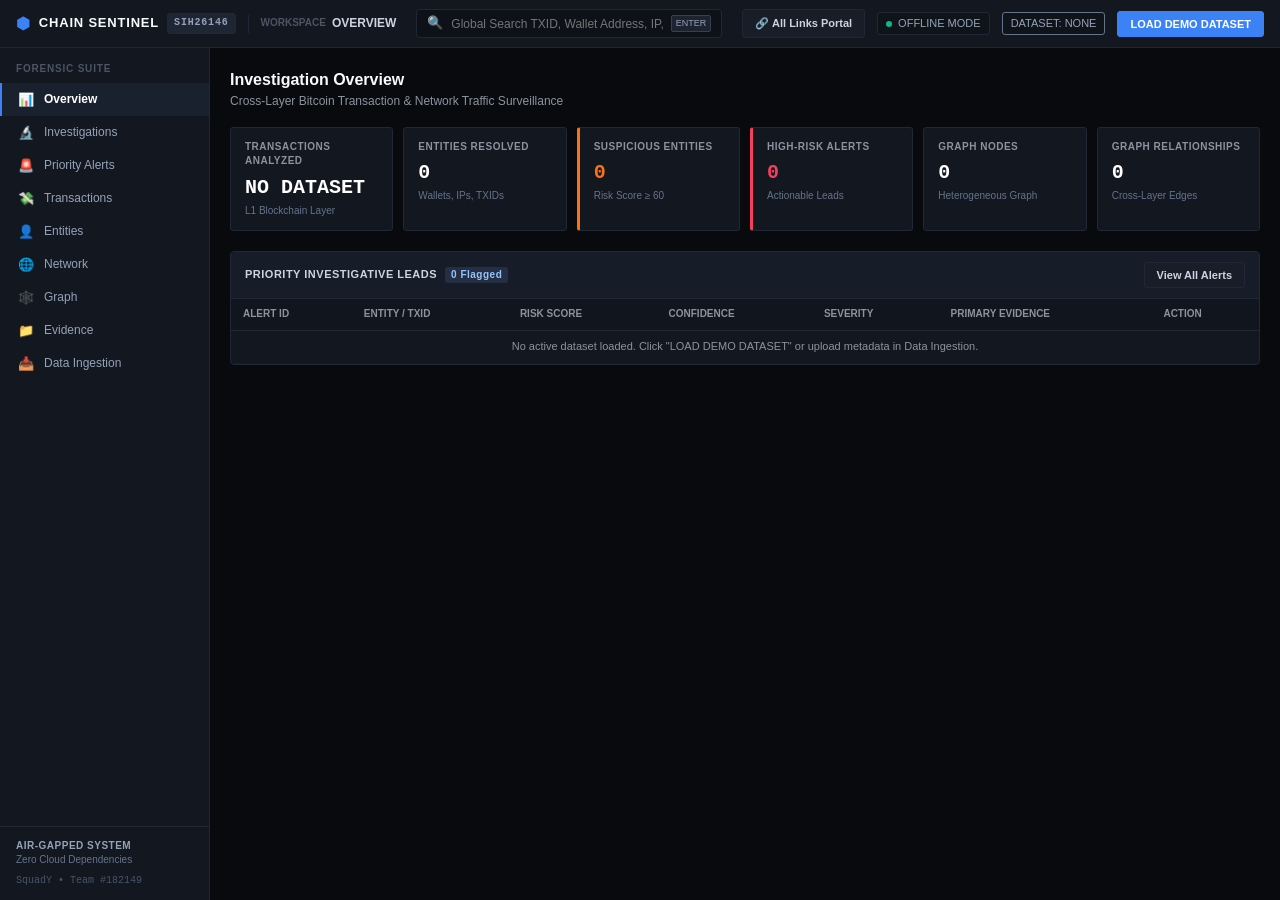
==== frontend/index.html @ a17a8977 "Add Chain Sentinel project" ====
<!DOCTYPE html>
<html lang="en">
<head>
  <meta charset="UTF-8">
  <meta name="viewport" content="width=device-width, initial-scale=1.0">
  <title>Chain Sentinel — Offline Bitcoin Forensics Workstation (SIH26146)</title>
  
  <!-- Offline-Cached Vendor Dependencies (Air-gapped safe) -->
  <script src="vendor/react.production.min.js"></script>
  <script src="vendor/react-dom.production.min.js"></script>
  <script src="vendor/cytoscape.min.js"></script>
  <script src="vendor/babel.min.js"></script>

  <!-- Professional Dark Cybersecurity Stylesheet -->
  <link rel="stylesheet" href="styles.css">
</head>
<body>
  <div id="root"></div>

  <!-- React Enterprise Forensics Application Script -->
  <script type="text/babel" src="app.jsx"></script>
</body>
</html>
---- frontend/styles.css ----
:root {
  --bg-black: #080a0d;
  --bg-shell: #0e1117;
  --bg-panel: #131720;
  --bg-panel-alt: #171d28;
  --border-subtle: #202736;
  --border-strong: #2c364c;
  --text-main: #e2e8f0;
  --text-muted: #8b949e;
  --text-faint: #4b5563;
  --accent-blue: #3b82f6;
  --accent-blue-hover: #2563eb;
  --risk-crit: #f43f5e;
  --risk-high: #f97316;
  --risk-med: #eab308;
  --risk-low: #10b981;
  --font-mono: 'SFMono-Regular', Consolas, 'Liberation Mono', Menlo, Courier, monospace;
  --font-sans: -apple-system, BlinkMacSystemFont, "Segoe UI", Roboto, "Helvetica Neue", Arial, sans-serif;
}

* {
  box-sizing: border-box;
  margin: 0;
  padding: 0;
}

body {
  background: var(--bg-black);
  color: var(--text-main);
  font-family: var(--font-sans);
  font-size: 13px;
  line-height: 1.45;
  height: 100vh;
  overflow: hidden;
  -webkit-font-smoothing: antialiased;
}

.mono {
  font-family: var(--font-mono);
  letter-spacing: -0.2px;
}

.text-bold { font-weight: 600; }
.text-muted { color: var(--text-muted); }
.text-center { text-align: center; }
.break-all { word-break: break-all; }

.text-risk-crit { color: var(--risk-crit) !important; }
.text-risk-high { color: var(--risk-high) !important; }
.text-risk-med { color: var(--risk-med) !important; }
.text-risk-low { color: var(--risk-low) !important; }

/* Workspace Shell */
.workspace-shell {
  display: flex;
  flex-direction: column;
  height: 100vh;
  overflow: hidden;
}

/* Notification Toast */
.notification-toast {
  position: fixed;
  top: 14px;
  right: 20px;
  z-index: 9999;
  padding: 10px 16px;
  font-size: 12px;
  border-radius: 4px;
  box-shadow: 0 4px 12px rgba(0, 0, 0, 0.5);
  font-weight: 500;
  animation: slideIn 0.2s ease-out;
}
.toast-info { background: #1e293b; color: #93c5fd; border: 1px solid #3b82f6; }
.toast-success { background: #064e3b; color: #a7f3d0; border: 1px solid #10b981; }
.toast-error { background: #4c0519; color: #fecdd3; border: 1px solid #f43f5e; }

@keyframes slideIn {
  from { transform: translateY(-10px); opacity: 0; }
  to { transform: translateY(0); opacity: 1; }
}

/* Topbar */
.topbar {
  height: 48px;
  background: var(--bg-panel);
  border-bottom: 1px solid var(--border-subtle);
  display: flex;
  align-items: center;
  justify-content: space-between;
  padding: 0 16px;
  flex-shrink: 0;
  z-index: 100;
}

.topbar-left {
  display: flex;
  align-items: center;
  gap: 12px;
}

.brand-logo {
  display: flex;
  align-items: center;
  gap: 8px;
  font-weight: 700;
  font-size: 13px;
  letter-spacing: 0.8px;
}
.brand-icon { color: var(--accent-blue); font-size: 16px; }
.brand-title { color: #f8fafc; }

.badge-tag {
  background: #1e2533;
  color: #94a3b8;
  font-size: 10px;
  padding: 2px 6px;
  border-radius: 3px;
  font-family: var(--font-mono);
  border: 1px solid var(--border-subtle);
}

.divider-vert {
  width: 1px;
  height: 18px;
  background: var(--border-subtle);
}

.breadcrumb-nav {
  display: flex;
  align-items: center;
  gap: 6px;
}
.sub-label {
  font-size: 10px;
  color: var(--text-faint);
  font-weight: 600;
}
.active-view-title {
  font-size: 12px;
  font-weight: 600;
  color: #cbd5e1;
}

.topbar-center {
  flex-grow: 1;
  max-width: 440px;
  margin: 0 20px;
}

.global-search-box {
  display: flex;
  align-items: center;
  background: var(--bg-shell);
  border: 1px solid var(--border-subtle);
  border-radius: 4px;
  padding: 4px 10px;
  gap: 8px;
}
.global-search-box input {
  background: transparent;
  border: none;
  color: #fff;
  font-size: 12px;
  width: 100%;
  outline: none;
}
.search-shortcut {
  font-size: 9px;
  background: #1e2330;
  border: 1px solid #334155;
  color: #94a3b8;
  padding: 1px 4px;
  border-radius: 2px;
}

.topbar-right {
  display: flex;
  align-items: center;
  gap: 12px;
}

.status-indicator {
  display: inline-flex;
  align-items: center;
  gap: 6px;
  font-size: 11px;
  padding: 3px 8px;
  background: #0f131a;
  border: 1px solid var(--border-subtle);
  border-radius: 3px;
  color: #94a3b8;
}
.status-dot {
  width: 6px;
  height: 6px;
  border-radius: 50%;
}
.dot-green { background: #10b981; }
.badge-active { border-color: #059669; color: #34d399; }
.badge-inactive { border-color: #64748b; color: #94a3b8; }

/* Buttons */
.btn {
  padding: 6px 12px;
  font-size: 11px;
  font-weight: 600;
  border-radius: 3px;
  cursor: pointer;
  border: 1px solid transparent;
  display: inline-flex;
  align-items: center;
  gap: 6px;
  transition: all 0.15s ease-in-out;
}
.btn-primary {
  background: var(--accent-blue);
  color: #fff;
  border-color: var(--accent-blue);
}
.btn-primary:hover {
  background: var(--accent-blue-hover);
}
.btn-secondary {
  background: #181d28;
  color: #cbd5e1;
  border-color: var(--border-subtle);
}
.btn-secondary:hover {
  background: #232a3b;
  color: #fff;
}
.btn-sm {
  padding: 3px 8px;
  font-size: 10px;
}
.btn-group {
  display: flex;
  gap: 4px;
}

/* Layout Body */
.layout-body {
  display: flex;
  flex-grow: 1;
  overflow: hidden;
}

/* Sidebar */
.sidebar {
  width: 210px;
  background: var(--bg-panel);
  border-right: 1px solid var(--border-subtle);
  display: flex;
  flex-direction: column;
  flex-shrink: 0;
}

.sidebar-group-title {
  padding: 14px 16px 6px;
  font-size: 10px;
  font-weight: 700;
  letter-spacing: 0.8px;
  color: #4b5563;
}

.nav-menu {
  list-style: none;
  display: flex;
  flex-direction: column;
  flex-grow: 1;
}

.nav-btn {
  background: transparent;
  border: none;
  width: 100%;
  text-align: left;
  padding: 9px 16px;
  display: flex;
  align-items: center;
  gap: 10px;
  color: #94a3b8;
  font-size: 12px;
  font-weight: 500;
  cursor: pointer;
  border-left: 2px solid transparent;
  transition: background 0.12s;
}
.nav-btn:hover {
  background: #171c26;
  color: #f1f5f9;
}
.nav-btn.active {
  background: #19202e;
  color: #fff;
  border-left-color: var(--accent-blue);
  font-weight: 600;
}
.nav-icon { font-size: 13px; }
.nav-badge {
  margin-left: auto;
  background: rgba(244, 63, 94, 0.2);
  color: var(--risk-crit);
  border: 1px solid rgba(244, 63, 94, 0.4);
  font-size: 10px;
  padding: 1px 5px;
  border-radius: 3px;
  font-family: var(--font-mono);
}

.sidebar-footer {
  padding: 12px 16px;
  border-top: 1px solid var(--border-subtle);
  font-size: 10px;
}
.footer-status-title {
  font-weight: 700;
  color: #94a3b8;
  letter-spacing: 0.5px;
}
.footer-status-desc { color: #64748b; }
.team-signature {
  margin-top: 6px;
  color: #475569;
  font-family: var(--font-mono);
}

/* Content Pane */
.content-pane {
  flex-grow: 1;
  background: var(--bg-black);
  overflow: hidden;
  display: flex;
  flex-direction: column;
}

.view-scroll {
  flex-grow: 1;
  overflow-y: auto;
  padding: 20px;
}

.section-header {
  display: flex;
  justify-content: space-between;
  align-items: flex-start;
  margin-bottom: 16px;
}
.section-header h2 {
  font-size: 16px;
  font-weight: 700;
  color: #f8fafc;
}
.section-desc {
  font-size: 12px;
  color: var(--text-muted);
  margin-top: 2px;
}

.filter-bar {
  display: flex;
  gap: 8px;
  align-items: center;
}
.input-select, .input-search {
  background: var(--bg-panel);
  border: 1px solid var(--border-subtle);
  color: #e2e8f0;
  padding: 6px 10px;
  font-size: 11px;
  border-radius: 3px;
  outline: none;
}
.input-select:focus, .input-search:focus {
  border-color: var(--accent-blue);
}

/* Metrics Grid */
.metrics-grid {
  display: grid;
  grid-template-columns: repeat(auto-fit, minmax(160px, 1fr));
  gap: 10px;
  margin-bottom: 20px;
}

.metric-card {
  background: var(--bg-panel);
  border: 1px solid var(--border-subtle);
  padding: 12px 14px;
  border-radius: 3px;
}
.metric-card.highlight-crit { border-left: 3px solid var(--risk-crit); }
.metric-card.highlight-high { border-left: 3px solid var(--risk-high); }

.metric-title {
  font-size: 10px;
  text-transform: uppercase;
  color: var(--text-muted);
  font-weight: 700;
  letter-spacing: 0.5px;
}
.metric-number {
  font-size: 20px;
  font-weight: 700;
  font-family: var(--font-mono);
  margin: 4px 0 2px;
  color: #fff;
}
.metric-foot {
  font-size: 10px;
  color: #64748b;
}

/* Cards & Tables */
.card-panel {
  background: var(--bg-panel);
  border: 1px solid var(--border-subtle);
  border-radius: 4px;
  overflow: hidden;
  margin-bottom: 16px;
}
.panel-header {
  padding: 10px 14px;
  background: var(--bg-panel-alt);
  border-bottom: 1px solid var(--border-subtle);
  display: flex;
  justify-content: space-between;
  align-items: center;
}
.panel-title {
  font-size: 11px;
  font-weight: 700;
  color: #cbd5e1;
  letter-spacing: 0.5px;
  display: flex;
  align-items: center;
  gap: 8px;
}
.badge-count {
  background: #252e42;
  color: #93c5fd;
  padding: 1px 6px;
  border-radius: 3px;
  font-size: 10px;
}

.table-responsive {
  width: 100%;
  overflow-x: auto;
}

.data-table {
  width: 100%;
  border-collapse: collapse;
  text-align: left;
}
.data-table th {
  background: #11151e;
  padding: 8px 12px;
  font-size: 10px;
  text-transform: uppercase;
  color: #8b949e;
  border-bottom: 1px solid var(--border-subtle);
  font-weight: 700;
}
.data-table td {
  padding: 8px 12px;
  border-bottom: 1px solid #161b24;
  font-size: 11px;
}
.data-table tr:hover {
  background: #161c28;
}

/* Risk Badges */
.risk-pill {
  display: inline-block;
  padding: 2px 6px;
  border-radius: 2px;
  font-family: var(--font-mono);
  font-size: 10px;
  font-weight: 700;
}
.risk-CRITICAL, .risk-HIGH { background: rgba(244, 63, 94, 0.15); color: #f43f5e; border: 1px solid rgba(244, 63, 94, 0.35); }
.risk-MEDIUM { background: rgba(234, 179, 8, 0.15); color: #eab308; border: 1px solid rgba(234, 179, 8, 0.35); }
.risk-LOW { background: rgba(16, 185, 129, 0.15); color: #10b981; border: 1px solid rgba(16, 185, 129, 0.35); }

.badge-severity {
  font-size: 9px;
  padding: 2px 5px;
  border-radius: 2px;
  font-weight: 700;
}
.badge-CRITICAL { background: #f43f5e; color: #fff; }
.badge-HIGH { background: #f97316; color: #fff; }
.badge-MEDIUM { background: #eab308; color: #111; }
.badge-LOW { background: #10b981; color: #fff; }

/* Dossier Card */
.dossier-card {
  background: var(--bg-panel);
  border: 1px solid var(--border-strong);
  border-radius: 4px;
  padding: 16px;
  margin-bottom: 16px;
}
.dossier-header {
  display: flex;
  justify-content: space-between;
  align-items: flex-start;
  margin-bottom: 12px;
}
.focal-id {
  font-size: 15px;
  color: #fff;
  margin-top: 4px;
}
.dossier-scores {
  display: flex;
  gap: 16px;
  align-items: center;
}
.score-block {
  text-align: right;
}
.score-title {
  font-size: 9px;
  color: #8b949e;
  font-weight: 700;
}
.score-val {
  font-size: 18px;
  font-weight: 700;
}
.dossier-metrics-row {
  display: flex;
  gap: 24px;
  padding-top: 12px;
  border-top: 1px solid var(--border-subtle);
}
.dossier-stat {
  display: flex;
  flex-direction: column;
}
.stat-label {
  font-size: 10px;
  color: #8b949e;
  font-weight: 600;
}
.stat-num {
  font-size: 14px;
  color: #f1f5f9;
}

.grid-two-col {
  display: grid;
  grid-template-columns: 1fr 1fr;
  gap: 16px;
}

.evidence-box {
  padding: 12px;
  background: #0d1017;
  border-radius: 3px;
  border: 1px solid var(--border-subtle);
}
.evidence-bullet {
  display: flex;
  gap: 8px;
  padding: 4px 0;
  font-size: 11px;
  color: #cbd5e1;
}
.bullet-point { color: var(--risk-high); }

/* Graph Area */
.graph-container-wrap {
  position: relative;
  flex-grow: 1;
  background: #0a0d12;
  border: 1px solid var(--border-subtle);
  border-radius: 4px;
  height: calc(100vh - 140px);
}
.cy-canvas {
  width: 100%;
  height: 100%;
}
.graph-legend {
  position: absolute;
  bottom: 12px;
  left: 12px;
  background: rgba(19, 23, 32, 0.88);
  border: 1px solid var(--border-subtle);
  padding: 8px 12px;
  border-radius: 3px;
  display: flex;
  gap: 12px;
  font-size: 10px;
  backdrop-filter: blur(4px);
}
.legend-item { display: flex; align-items: center; gap: 6px; }
.legend-box { width: 10px; height: 10px; border-radius: 2px; }
.color-tx { background: #2563eb; }
.color-wallet { background: #10b981; border-radius: 50%; }
.color-ip { background: #f59e0b; transform: rotate(45deg); }

.graph-side-panel {
  position: absolute;
  top: 12px;
  right: 12px;
  width: 280px;
  background: rgba(19, 23, 32, 0.94);
  border: 1px solid var(--border-strong);
  border-radius: 4px;
  padding: 14px;
  box-shadow: 0 4px 16px rgba(0,0,0,0.5);
  backdrop-filter: blur(4px);
}
.close-btn {
  background: none;
  border: none;
  color: #8b949e;
  font-size: 16px;
  cursor: pointer;
}
.divider-h {
  height: 1px;
  background: var(--border-subtle);
  margin: 10px 0;
}

/* Dropzone */
.upload-dropzone {
  background: var(--bg-panel);
  border: 2px dashed #2f3a52;
  padding: 50px 20px;
  text-align: center;
  border-radius: 6px;
}
.dropzone-icon { font-size: 36px; margin-bottom: 12px; }

/* Modals */
.modal-backdrop {
  position: fixed;
  top: 0;
  left: 0;
  right: 0;
  bottom: 0;
  background: rgba(0, 0, 0, 0.75);
  z-index: 1000;
  display: flex;
  align-items: center;
  justify-content: center;
  backdrop-filter: blur(2px);
}
.modal-dialog {
  background: var(--bg-panel);
  border: 1px solid var(--border-strong);
  border-radius: 4px;
  width: 90%;
  max-width: 680px;
  max-height: 85vh;
  display: flex;
  flex-direction: column;
  overflow: hidden;
  box-shadow: 0 10px 30px rgba(0, 0, 0, 0.8);
}
.modal-header {
  padding: 14px 18px;
  background: var(--bg-panel-alt);
  border-bottom: 1px solid var(--border-subtle);
  display: flex;
  justify-content: space-between;
  align-items: center;
}
.modal-body {
  padding: 18px;
  overflow-y: auto;
}
.modal-footer {
  padding: 12px 18px;
  background: var(--bg-panel-alt);
  border-top: 1px solid var(--border-subtle);
  display: flex;
  justify-content: flex-end;
  gap: 10px;
}

.context-box {
  background: #0d1017;
  border: 1px solid var(--border-subtle);
  padding: 10px;
  border-radius: 3px;
  font-size: 11px;
  display: flex;
  flex-direction: column;
  gap: 4px;
}

/* Flow Diagram */
.flow-diagram {
  display: flex;
  align-items: center;
  gap: 12px;
  justify-content: space-between;
}
.flow-box {
  flex: 1;
  background: #0d1017;
  border: 1px solid var(--border-subtle);
  padding: 10px;
  border-radius: 4px;
  text-align: center;
}
.center-box {
  border-color: var(--accent-blue);
  background: #111724;
}
.flow-arrow {
  color: #64748b;
  font-size: 16px;
}
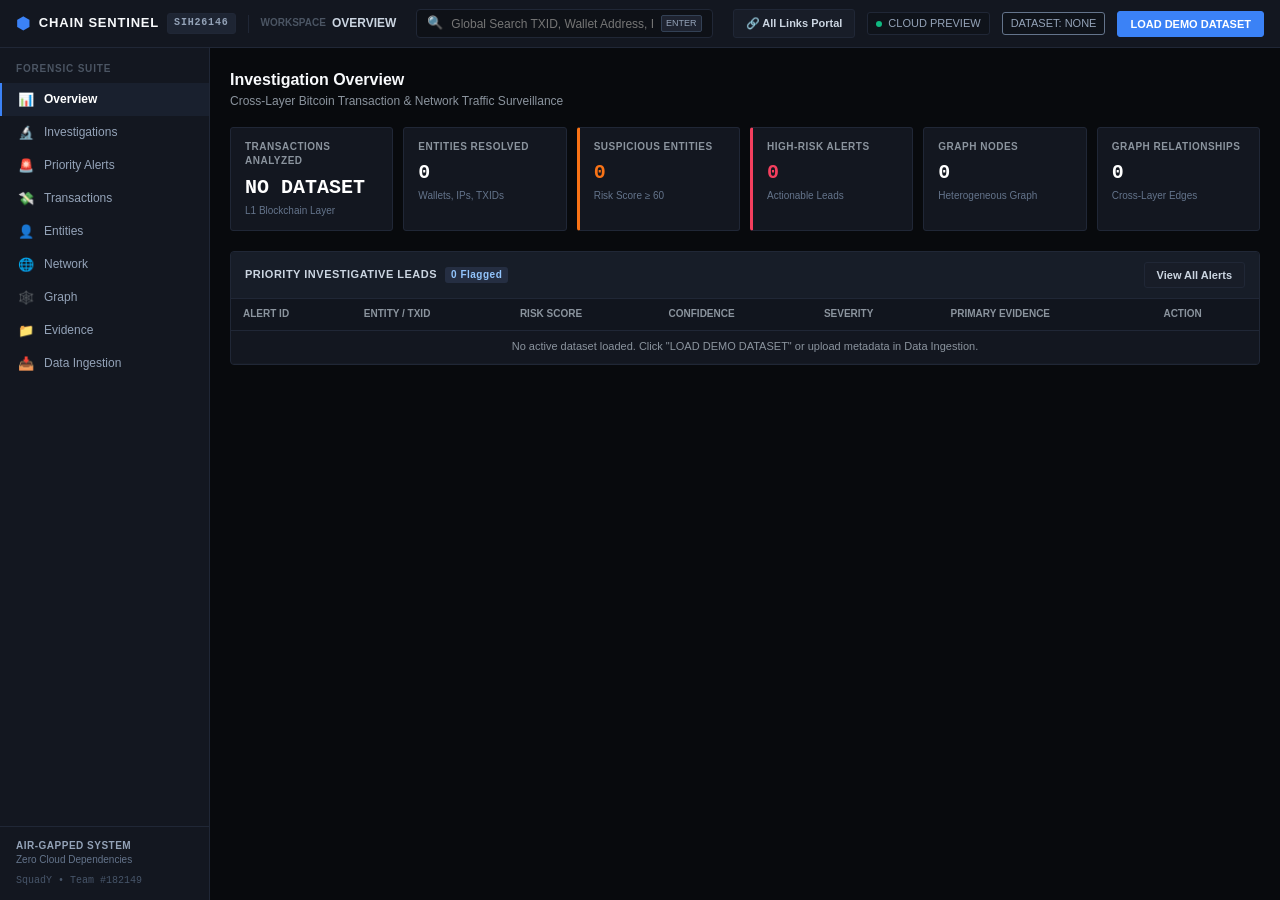
==== commit 693eafd3: "fix(vercel): add vercel.json routing, root entrypoint, and hybrid cloud preview provider" ====
--- a/frontend/index.html
+++ b/frontend/index.html
@@ -11,6 +11,9 @@
   <script src="vendor/cytoscape.min.js"></script>
   <script src="vendor/babel.min.js"></script>
 
+  <!-- Pre-computed Demonstration Forensic Dataset for Cloud Preview -->
+  <script src="demo_data.js"></script>
+
   <!-- Professional Dark Cybersecurity Stylesheet -->
   <link rel="stylesheet" href="styles.css">
 </head>
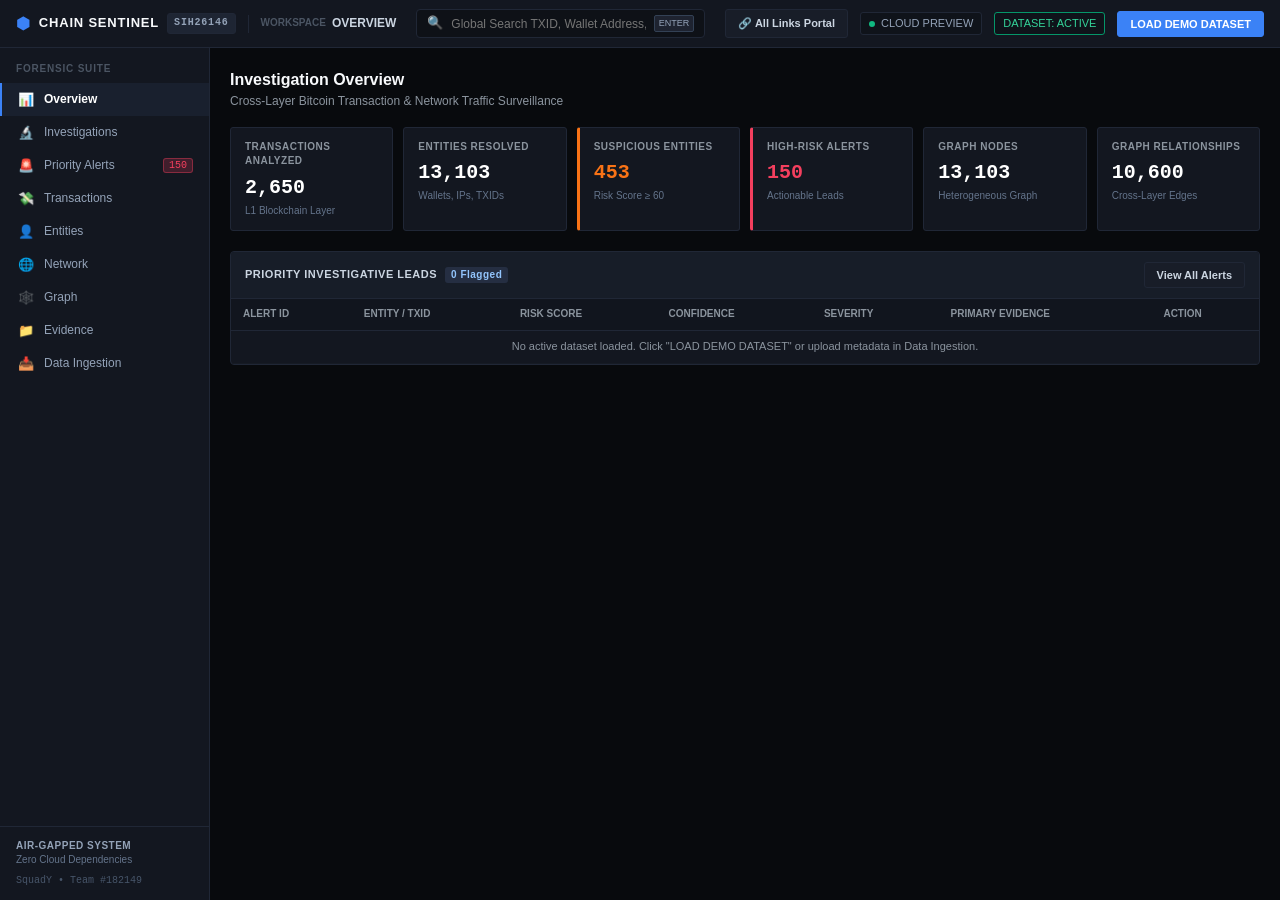
==== commit d4732a43: "fix(vercel): pre-compile JSX to pure JS, mirror static assets to root, eliminate runtime Babel overh" ====
--- a/frontend/index.html
+++ b/frontend/index.html
@@ -5,13 +5,12 @@
   <meta name="viewport" content="width=device-width, initial-scale=1.0">
   <title>Chain Sentinel — Offline Bitcoin Forensics Workstation (SIH26146)</title>
   
-  <!-- Offline-Cached Vendor Dependencies (Air-gapped safe) -->
+  <!-- Offline-Cached Vendor Dependencies -->
   <script src="vendor/react.production.min.js"></script>
   <script src="vendor/react-dom.production.min.js"></script>
   <script src="vendor/cytoscape.min.js"></script>
-  <script src="vendor/babel.min.js"></script>
 
-  <!-- Pre-computed Demonstration Forensic Dataset for Cloud Preview -->
+  <!-- Pre-computed Demonstration Forensic Dataset for Instant Cloud Preview -->
   <script src="demo_data.js"></script>
 
   <!-- Professional Dark Cybersecurity Stylesheet -->
@@ -20,7 +19,7 @@
 <body>
   <div id="root"></div>
 
-  <!-- React Enterprise Forensics Application Script -->
-  <script type="text/babel" src="app.jsx"></script>
+  <!-- Native React Forensics Application Script (Pre-compiled, Zero Runtime Overhead) -->
+  <script src="app.js"></script>
 </body>
 </html>
